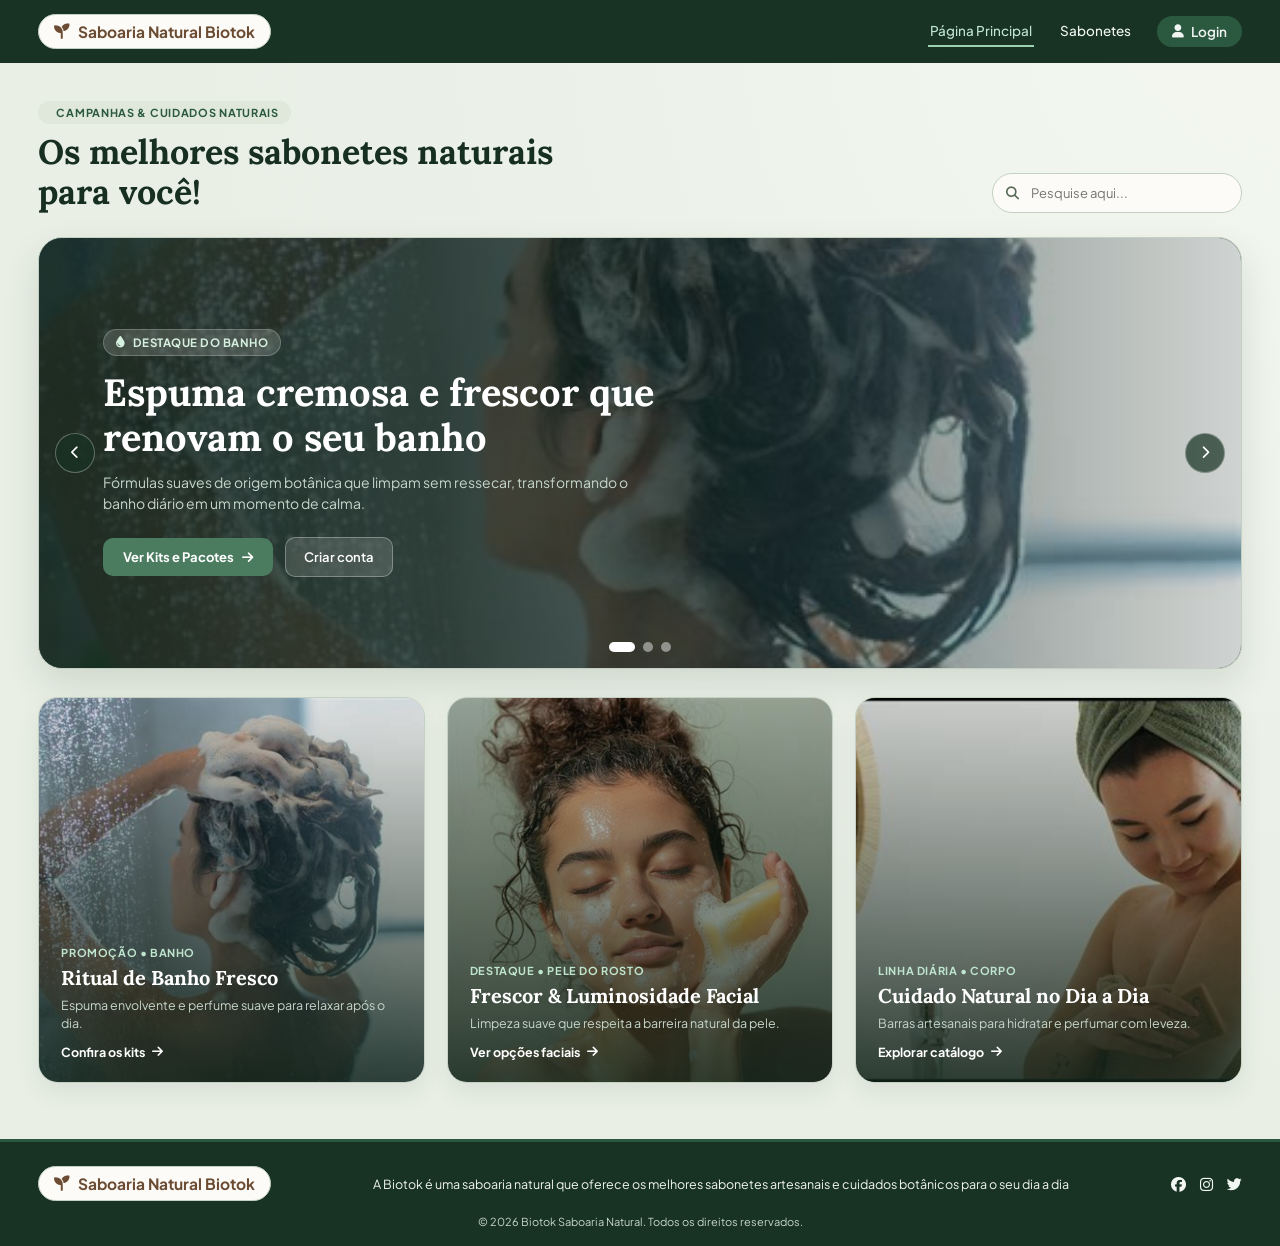
==== avaliacao-03-anaclara-l/index.html @ 33848c0b "Add files via upload" ====
<!DOCTYPE html>
<html lang="pt-BR">
<head>
  <meta charset="UTF-8" />
  <meta name="viewport" content="width=device-width, initial-scale=1.0" />
  <title>Saboaria Natural Biotok</title>
  <link rel="preconnect" href="https://fonts.googleapis.com" />
  <link rel="preconnect" href="https://fonts.gstatic.com" crossorigin />
  <link href="https://fonts.googleapis.com/css2?family=Lora:ital,wght@0,600;0,700;1,600&family=Plus+Jakarta+Sans:wght@400;500;600;700&display=swap" rel="stylesheet" />
  <link rel="stylesheet" href="https://cdnjs.cloudflare.com/ajax/libs/font-awesome/6.5.1/css/all.min.css" />
  <link rel="stylesheet" href="index.css" />
</head>
<body>
  <!-- Cabeçalho / Navegação -->
  <header class="navbar">
    <div class="container navbar-content">
      <a href="index.html" class="logo-box">
        <i class="fa-solid fa-seedling"></i>
        <span>Saboaria Natural Biotok</span>
      </a>
      <nav class="nav-links" aria-label="Navegação principal">
        <a href="index.html" class="active">Página Principal</a>
        <a href="produto.html">Sabonetes</a>
        <a href="login.html" class="login-link">
          <i class="fa-solid fa-user"></i> Login
        </a>
      </nav>
    </div>
  </header>

  <!-- Conteúdo Principal com Banners Promocionais -->
  <main class="main-section">
    <div class="container">
      <div class="section-header">
        <div>
          <span class="eyebrow"><i class="fa-solid fa-sparkles"></i> Campanhas &amp; Cuidados Naturais</span>
          <h1>Os melhores sabonetes naturais<br />para você!</h1>
        </div>
        <div class="search-box">
          <i class="fa-solid fa-magnifying-glass search-icon" aria-hidden="true"></i>
          <input id="promoSearch" type="text" placeholder="Pesquise aqui..." aria-label="Pesquisar campanhas e sabonetes" />
        </div>
      </div>

      <!-- Banner Principal em Destaque (Carrossel) -->
      <section class="hero-banner-carousel" aria-label="Banners promocionais em destaque">
        <div class="carousel-track" id="carouselTrack">
          <article class="promo-slide active" data-keywords="banho espuma relaxante frescor bath">
            <img src="img/bath.jpg" alt="Mulher tomando banho com abundante espuma natural sob a ducha" class="banner-img" />
            <div class="banner-overlay">
              <span class="promo-tag"><i class="fa-solid fa-droplet"></i> Destaque do Banho</span>
              <h2>Espuma cremosa e frescor que renovam o seu banho</h2>
              <p>Fórmulas suaves de origem botânica que limpam sem ressecar, transformando o banho diário em um momento de calma.</p>
              <div class="banner-actions">
                <a href="produto.html" class="btn-primary">Ver Kits e Pacotes <i class="fa-solid fa-arrow-right"></i></a>
                <a href="new.html" class="btn-secondary">Criar conta</a>
              </div>
            </div>
          </article>

          <article class="promo-slide" data-keywords="rosto facial limpeza suavidade luminosidade facecleaning">
            <img src="img/facecleaning.jpg" alt="Rosto iluminado com espuma suave de sabonete natural ao sol" class="banner-img" />
            <div class="banner-overlay">
              <span class="promo-tag"><i class="fa-solid fa-sun"></i> Cuidado Facial</span>
              <h2>Limpeza facial delicada com toque natural e luminoso</h2>
              <p>Ativos vegetais pensados para o cuidado diário do rosto, deixando a pele macia, equilibrada e radiante.</p>
              <div class="banner-actions">
                <a href="produto.html" class="btn-primary">Explorar Sabonetes <i class="fa-solid fa-arrow-right"></i></a>
                <a href="login.html" class="btn-secondary">Entrar</a>
              </div>
            </div>
          </article>

          <article class="promo-slide" data-keywords="corpo pele natural rotina diaria autocuidado useofnaturalsoap">
            <img src="img/useofnaturalsoap.jpg" alt="Pessoa aplicando sabonete natural em barra na pele durante a rotina de autocuidado" class="banner-img" />
            <div class="banner-overlay">
              <span class="promo-tag"><i class="fa-solid fa-leaf"></i> Rotina Botânica</span>
              <h2>Autocuidado real com sabonetes artesanais para o corpo todo</h2>
              <p>Escolha combinações feitas para nutrir e acolher a sua pele todos os dias com ingredientes naturais.</p>
              <div class="banner-actions">
                <a href="produto.html" class="btn-primary">Conhecer Linhas <i class="fa-solid fa-arrow-right"></i></a>
                <a href="new.html" class="btn-secondary">Cadastre-se</a>
              </div>
            </div>
          </article>
        </div>

        <button type="button" class="carousel-btn prev" id="prevBtn" aria-label="Banner anterior">
          <i class="fa-solid fa-chevron-left"></i>
        </button>
        <button type="button" class="carousel-btn next" id="nextBtn" aria-label="Próximo banner">
          <i class="fa-solid fa-chevron-right"></i>
        </button>

        <div class="carousel-dots" id="carouselDots" role="tablist" aria-label="Selecionar banner">
          <button type="button" class="dot active" data-index="0" aria-label="Banner 1"></button>
          <button type="button" class="dot" data-index="1" aria-label="Banner 2"></button>
          <button type="button" class="dot" data-index="2" aria-label="Banner 3"></button>
        </div>
      </section>

      <!-- Grade de Banners Promocionais (As 3 Imagens lado a lado) -->
      <section class="promo-grid-section" aria-label="Destaques em banner">
        <div class="promo-grid" id="promoGrid">
          <article class="promo-card-banner" data-keywords="banho espuma relaxante frescor">
            <img src="img/bath.jpg" alt="Banho relaxante com espuma natural" class="promo-card-img" />
            <div class="promo-card-content">
              <span class="mini-tag">Promoção • Banho</span>
              <h3>Ritual de Banho Fresco</h3>
              <p>Espuma envolvente e perfume suave para relaxar após o dia.</p>
              <a href="produto.html" class="banner-link">Confira os kits <i class="fa-solid fa-arrow-right"></i></a>
            </div>
          </article>

          <article class="promo-card-banner" data-keywords="rosto facial limpeza suavidade">
            <img src="img/facecleaning.jpg" alt="Limpeza facial com sabonete natural" class="promo-card-img" />
            <div class="promo-card-content">
              <span class="mini-tag">Destaque • Pele do Rosto</span>
              <h3>Frescor &amp; Luminosidade Facial</h3>
              <p>Limpeza suave que respeita a barreira natural da pele.</p>
              <a href="produto.html" class="banner-link">Ver opções faciais <i class="fa-solid fa-arrow-right"></i></a>
            </div>
          </article>

          <article class="promo-card-banner" data-keywords="corpo natural autocuidado rotina">
            <img src="img/useofnaturalsoap.jpg" alt="Uso diário de sabonete natural na pele" class="promo-card-img" />
            <div class="promo-card-content">
              <span class="mini-tag">Linha Diária • Corpo</span>
              <h3>Cuidado Natural no Dia a Dia</h3>
              <p>Barras artesanais para hidratar e perfumar com leveza.</p>
              <a href="produto.html" class="banner-link">Explorar catálogo <i class="fa-solid fa-arrow-right"></i></a>
            </div>
          </article>
        </div>
      </section>
    </div>
  </main>

  <!-- Rodapé -->
  <footer class="footer">
    <div class="container footer-top">
      <span class="logo-box">
        <i class="fa-solid fa-seedling"></i>
        <span>Saboaria Natural Biotok</span>
      </span>
      <p class="footer-desc">
        A Biotok é uma saboaria natural que oferece os melhores sabonetes artesanais e cuidados botânicos para o seu dia a dia
      </p>
      <div class="social-icons">
        <a href="#" aria-label="Facebook"><i class="fa-brands fa-facebook"></i></a>
        <a href="#" aria-label="Instagram"><i class="fa-brands fa-instagram"></i></a>
        <a href="#" aria-label="Twitter"><i class="fa-brands fa-twitter"></i></a>
      </div>
    </div>
    <p class="copyright">© 2026 Biotok Saboaria Natural. Todos os direitos reservados.</p>
  </footer>
</body>
</html>
---- avaliacao-03-anaclara-l/index.css ----
* {
  margin: 0;
  padding: 0;
  box-sizing: border-box;
  font-family: "Plus Jakarta Sans", "Segoe UI", Arial, sans-serif;
}

:root {
  --verde-escuro: #183224;
  --verde-medio: #2b5940;
  --verde-claro: #4b7c60;
  --fundo-natural: #e9efe5;
  --fundo-cartao: #fcfbf7;
  --fundo-suave: #dfe8da;
  --borda-suave: #c4d1c2;
  --fonte-principal: #213629;
  --fonte-titulo: #162f21;
  --fonte-secundaria: #586956;
  --fonte-terra: #6b4b32;
  --fonte-clara: #f1f6f2;
  --fonte-suave-clara: #c6d6cb;
}

body {
  background: radial-gradient(circle at top right, #f3f7f0 0%, var(--fundo-natural) 60%);
  color: var(--fonte-principal);
  min-height: 100vh;
  display: grid;
  grid-template-rows: auto 1fr auto;
}

.container {
  width: 94%;
  max-width: 1360px;
  margin: 0 auto;
}

/* Cabeçalho / Navegação */
.navbar {
  background-color: var(--verde-escuro);
  padding: 14px 0;
  position: sticky;
  top: 0;
  z-index: 20;
}

.navbar-content {
  display: flex;
  justify-content: space-between;
  align-items: center;
  gap: 16px;
}

.logo-box {
  display: inline-flex;
  align-items: center;
  gap: 8px;
  background-color: var(--fundo-cartao);
  color: var(--fonte-terra);
  font-family: "Lora", Georgia, serif;
  font-weight: 700;
  font-size: 15.5px;
  padding: 7px 15px;
  border-radius: 999px;
  text-decoration: none;
  border: 1px solid var(--borda-suave);
}

.nav-links {
  display: flex;
  align-items: center;
  gap: 24px;
}

.nav-links a {
  color: var(--fonte-clara);
  text-decoration: none;
  font-size: 13.5px;
  font-weight: 500;
  padding: 6px 2px;
  border-bottom: 2px solid transparent;
  transition: color 0.2s ease, border-color 0.2s ease;
}

.nav-links a:hover,
.nav-links a.active {
  color: #bfe5ce;
  border-bottom-color: #9dd1b1;
}

.login-link {
  display: inline-flex;
  align-items: center;
  gap: 7px;
  background-color: var(--verde-medio);
  color: var(--fonte-clara) !important;
  padding: 7px 15px !important;
  border-radius: 999px;
  border-bottom: none !important;
  font-weight: 600 !important;
}

.login-link:hover {
  background-color: var(--verde-claro);
  color: #ffffff !important;
}

/* Seção Principal */
.main-section {
  padding: 32px 0 56px;
}

.section-header {
  display: flex;
  justify-content: space-between;
  align-items: flex-end;
  gap: 20px;
  margin-bottom: 24px;
  flex-wrap: wrap;
}

.eyebrow {
  display: inline-flex;
  align-items: center;
  gap: 6px;
  font-size: 11px;
  font-weight: 700;
  text-transform: uppercase;
  letter-spacing: 0.7px;
  color: var(--verde-medio);
  background-color: var(--fundo-suave);
  padding: 5px 12px;
  border-radius: 999px;
  margin-bottom: 8px;
}

.section-header h1 {
  font-family: "Lora", Georgia, serif;
  font-size: clamp(26px, 3vw, 34px);
  line-height: 1.2;
  font-weight: 700;
  color: var(--fonte-titulo);
}

.search-box {
  position: relative;
  min-width: 250px;
}

.search-icon {
  position: absolute;
  left: 14px;
  top: 50%;
  transform: translateY(-50%);
  color: var(--fonte-secundaria);
  font-size: 13px;
}

.search-box input {
  width: 100%;
  padding: 11px 16px 11px 38px;
  border: 1px solid var(--borda-suave);
  border-radius: 999px;
  background-color: var(--fundo-cartao);
  font-size: 13px;
  color: var(--fonte-principal);
  outline: none;
  transition: border-color 0.2s ease, box-shadow 0.2s ease;
}

.search-box input:focus {
  background-color: #ffffff;
  border-color: var(--verde-medio);
  box-shadow: 0 0 0 4px rgba(43, 89, 64, 0.12);
}

/* Banner Principal em Carrossel */
.hero-banner-carousel {
  position: relative;
  border-radius: 24px;
  overflow: hidden;
  border: 1px solid var(--borda-suave);
  box-shadow: 0 16px 36px rgba(24, 50, 36, 0.12);
  margin-bottom: 28px;
  background-color: var(--verde-escuro);
}

.promo-slide {
  display: none;
  position: relative;
  min-height: 430px;
}

.promo-slide.active {
  display: block;
}

.banner-img {
  width: 100%;
  height: 430px;
  object-fit: cover;
  object-position: center;
  display: block;
}

.banner-overlay {
  position: absolute;
  inset: 0;
  background: linear-gradient(
    90deg,
    rgba(16, 35, 25, 0.88) 0%,
    rgba(16, 35, 25, 0.62) 52%,
    rgba(16, 35, 25, 0.2) 100%
  );
  display: flex;
  flex-direction: column;
  justify-content: center;
  padding: 36px 64px;
  max-width: 100%;
}

.promo-tag {
  display: inline-flex;
  align-items: center;
  gap: 7px;
  width: fit-content;
  background-color: rgba(252, 251, 247, 0.16);
  color: #d6f0e0;
  border: 1px solid rgba(255, 255, 255, 0.22);
  font-size: 11.5px;
  font-weight: 700;
  letter-spacing: 0.5px;
  text-transform: uppercase;
  padding: 5px 12px;
  border-radius: 999px;
  margin-bottom: 14px;
}

.banner-overlay h2 {
  font-family: "Lora", Georgia, serif;
  font-size: clamp(24px, 3.2vw, 38px);
  line-height: 1.18;
  color: #ffffff;
  max-width: 620px;
  margin-bottom: 12px;
}

.banner-overlay p {
  font-size: 14px;
  line-height: 1.55;
  color: var(--fonte-suave-clara);
  max-width: 540px;
  margin-bottom: 22px;
}

.banner-actions {
  display: flex;
  align-items: center;
  gap: 12px;
  flex-wrap: wrap;
}

.btn-primary {
  display: inline-flex;
  align-items: center;
  gap: 8px;
  background-color: var(--verde-claro);
  color: #ffffff;
  text-decoration: none;
  font-size: 13px;
  font-weight: 700;
  padding: 11px 20px;
  border-radius: 10px;
  transition: background-color 0.2s ease, transform 0.2s ease;
}

.btn-primary:hover {
  background-color: var(--verde-medio);
  transform: translateY(-1px);
}

.btn-secondary {
  display: inline-flex;
  align-items: center;
  gap: 8px;
  background-color: rgba(252, 251, 247, 0.14);
  color: #ffffff;
  border: 1px solid rgba(255, 255, 255, 0.3);
  text-decoration: none;
  font-size: 13px;
  font-weight: 600;
  padding: 11px 18px;
  border-radius: 10px;
  transition: background-color 0.2s ease;
}

.btn-secondary:hover {
  background-color: rgba(252, 251, 247, 0.24);
}

.carousel-btn {
  position: absolute;
  top: 50%;
  transform: translateY(-50%);
  width: 40px;
  height: 40px;
  border-radius: 50%;
  border: 1px solid rgba(255, 255, 255, 0.3);
  background-color: rgba(24, 50, 36, 0.72);
  color: #ffffff;
  cursor: pointer;
  display: grid;
  place-items: center;
  transition: background-color 0.2s ease;
  z-index: 3;
}

.carousel-btn:hover {
  background-color: var(--verde-medio);
}

.carousel-btn.prev {
  left: 16px;
}

.carousel-btn.next {
  right: 16px;
}

.carousel-dots {
  position: absolute;
  bottom: 16px;
  left: 50%;
  transform: translateX(-50%);
  display: flex;
  gap: 8px;
  z-index: 3;
}

.carousel-dots .dot {
  width: 10px;
  height: 10px;
  border-radius: 999px;
  border: none;
  background-color: rgba(255, 255, 255, 0.45);
  cursor: pointer;
  transition: width 0.25s ease, background-color 0.25s ease;
}

.carousel-dots .dot.active {
  width: 26px;
  background-color: #ffffff;
}

/* Grade de Banners Promocionais (3 Imagens) */
.promo-grid {
  display: grid;
  grid-template-columns: repeat(3, minmax(0, 1fr));
  gap: 22px;
}

.promo-card-banner {
  position: relative;
  border-radius: 20px;
  overflow: hidden;
  min-height: 270px;
  border: 1px solid var(--borda-suave);
  box-shadow: 0 10px 24px rgba(24, 50, 36, 0.08);
}

.promo-card-img {
  width: 100%;
  height: 100%;
  min-height: 270px;
  object-fit: cover;
  display: block;
  transition: transform 0.35s ease;
}

.promo-card-banner:hover .promo-card-img {
  transform: scale(1.04);
}

.promo-card-content {
  position: absolute;
  inset: 0;
  background: linear-gradient(
    180deg,
    rgba(16, 35, 25, 0.12) 0%,
    rgba(16, 35, 25, 0.86) 100%
  );
  color: #ffffff;
  padding: 22px;
  display: flex;
  flex-direction: column;
  justify-content: flex-end;
}

.mini-tag {
  font-size: 11px;
  font-weight: 700;
  text-transform: uppercase;
  letter-spacing: 0.6px;
  color: #bfe5ce;
  margin-bottom: 6px;
}

.promo-card-content h3 {
  font-family: "Lora", Georgia, serif;
  font-size: 20px;
  line-height: 1.25;
  margin-bottom: 6px;
}

.promo-card-content p {
  font-size: 12.5px;
  line-height: 1.45;
  color: var(--fonte-suave-clara);
  margin-bottom: 12px;
}

.banner-link {
  display: inline-flex;
  align-items: center;
  gap: 7px;
  color: #ffffff;
  font-size: 12.5px;
  font-weight: 700;
  text-decoration: none;
}

.banner-link:hover {
  color: #bfe5ce;
}

/* Rodapé */
.footer {
  width: 100%;
  background-color: var(--verde-escuro);
  color: var(--fonte-clara);
  padding: 24px 0 18px;
  border-top: 3px solid var(--verde-medio);
}

.footer-top {
  display: flex;
  justify-content: space-between;
  align-items: center;
  gap: 16px;
  flex-wrap: wrap;
  margin-bottom: 14px;
}

.footer-desc {
  font-size: 12.5px;
  text-align: center;
  flex: 1;
  color: var(--fonte-clara);
}

.social-icons {
  display: flex;
  gap: 14px;
}

.social-icons a {
  color: var(--fonte-clara);
  font-size: 15px;
  text-decoration: none;
  transition: color 0.2s ease;
}

.social-icons a:hover {
  color: #bfe5ce;
}

.copyright {
  text-align: center;
  font-size: 11px;
  color: var(--fonte-suave-clara);
}

/* Responsividade */
@media (max-width: 960px) {
  .promo-grid {
    grid-template-columns: minmax(0, 1fr);
  }
}

@media (max-width: 720px) {
  .banner-overlay {
    padding: 28px 48px;
  }
  .promo-slide,
  .banner-img {
    min-height: 360px;
    height: 360px;
  }
  .search-box {
    width: 100%;
  }
  .nav-links {
    gap: 12px;
    flex-wrap: wrap;
  }
  .footer-top {
    flex-direction: column;
    text-align: center;
  }
}
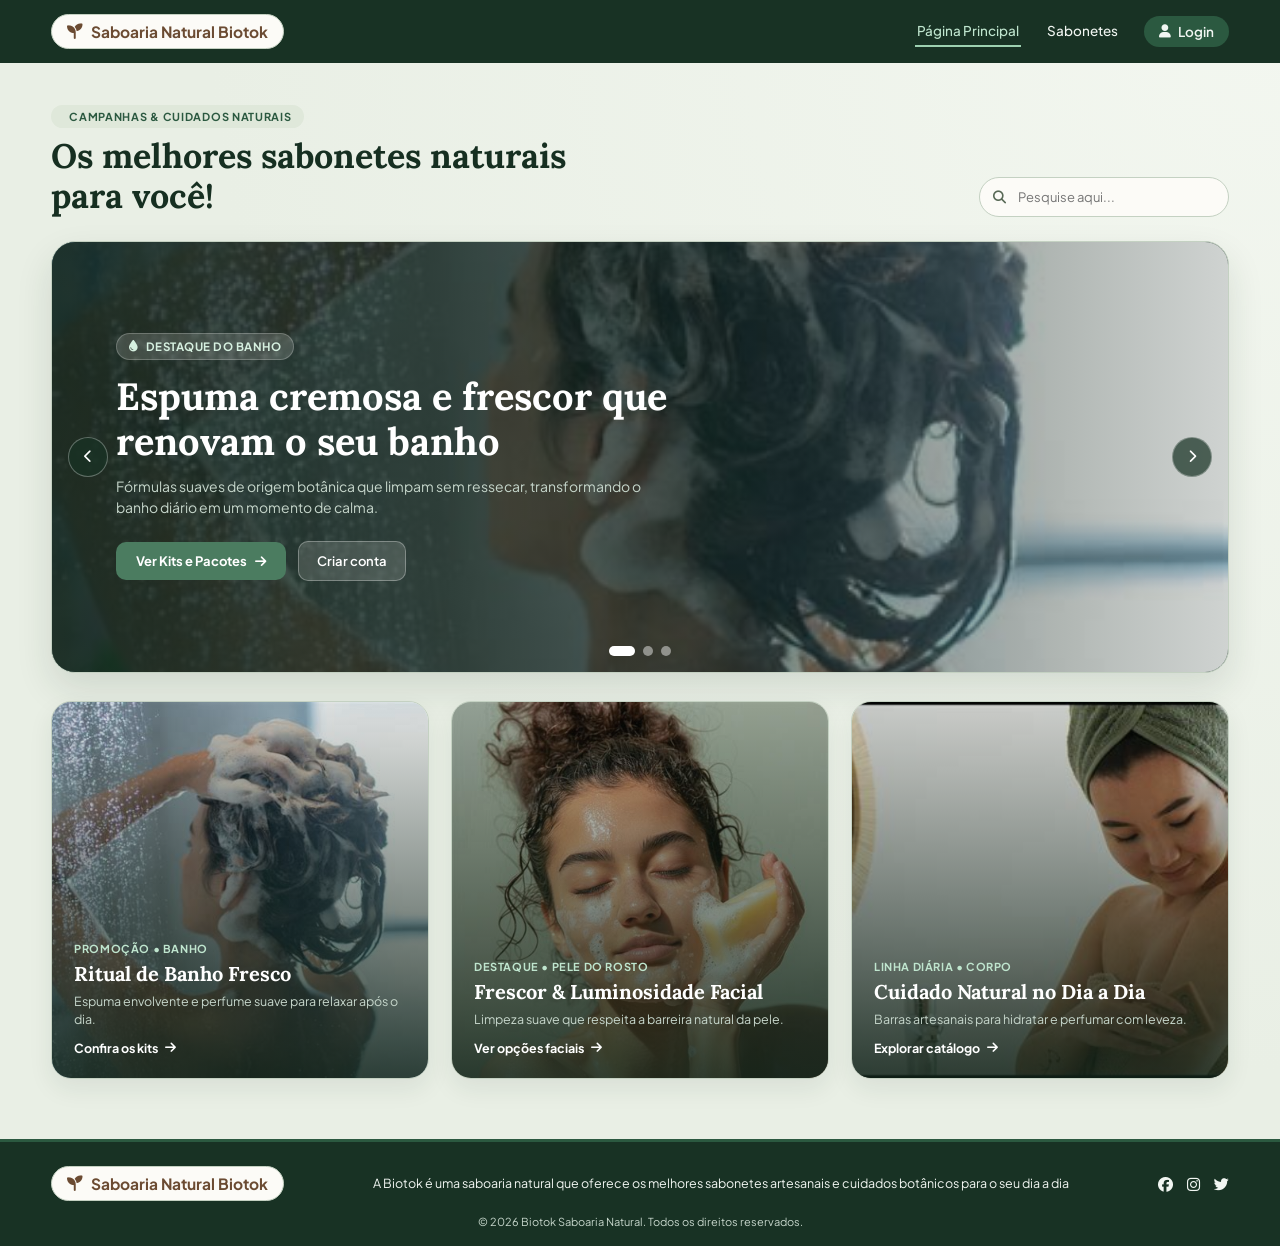
==== commit b3582441: "Add files via upload" ====
--- a/avaliacao-03-anaclara-l/index.html
+++ b/avaliacao-03-anaclara-l/index.html
@@ -8,7 +8,7 @@
   <link rel="preconnect" href="https://fonts.gstatic.com" crossorigin />
   <link href="https://fonts.googleapis.com/css2?family=Lora:ital,wght@0,600;0,700;1,600&family=Plus+Jakarta+Sans:wght@400;500;600;700&display=swap" rel="stylesheet" />
   <link rel="stylesheet" href="https://cdnjs.cloudflare.com/ajax/libs/font-awesome/6.5.1/css/all.min.css" />
-  <link rel="stylesheet" href="index.css" />
+  <link rel="stylesheet" href="style.css" />
 </head>
 <body>
   <!-- Cabeçalho / Navegação -->
--- a/avaliacao-03-anaclara-l/style.css
+++ b/avaliacao-03-anaclara-l/style.css
@@ -0,0 +1,952 @@
+
+* {
+  margin: 0;
+  padding: 0;
+  box-sizing: border-box;
+  font-family: "Plus Jakarta Sans", "Segoe UI", Arial, sans-serif;
+}
+
+:root {
+  --verde-escuro: #183224;
+  --verde-medio: #2b5940;
+  --verde-claro: #4b7c60;
+  --fundo-natural: #e9efe5;
+  --fundo-cartao: #fcfbf7;
+  --fundo-suave: #dfe8da;
+  --borda-suave: #c4d1c2;
+  --fonte-principal: #213629;
+  --fonte-titulo: #162f21;
+  --fonte-secundaria: #586956;
+  --fonte-terra: #6b4b32;
+  --fonte-clara: #f1f6f2;
+  --fonte-suave-clara: #c6d6cb;
+}
+
+body {
+  background: radial-gradient(circle at top right, #f3f7f0 0%, var(--fundo-natural) 60%);
+  color: var(--fonte-principal);
+  min-height: 100vh;
+  display: flex;
+  flex-direction: column;
+}
+
+.container {
+  width: 92%;
+  max-width: 1280px;
+  margin: 0 auto;
+}
+
+/* =========================================================
+   CABEÇALHO / NAVEGAÇÃO
+   ========================================================= */
+.navbar {
+  background-color: var(--verde-escuro);
+  padding: 14px 0;
+  position: sticky;
+  top: 0;
+  z-index: 20;
+}
+
+.navbar-content {
+  display: flex;
+  justify-content: space-between;
+  align-items: center;
+  gap: 16px;
+}
+
+.logo-box {
+  display: inline-flex;
+  align-items: center;
+  gap: 8px;
+  background-color: var(--fundo-cartao);
+  color: var(--fonte-terra);
+  font-family: "Lora", Georgia, serif;
+  font-weight: 700;
+  font-size: 15.5px;
+  padding: 7px 15px;
+  border-radius: 999px;
+  text-decoration: none;
+  border: 1px solid var(--borda-suave);
+}
+
+.nav-links {
+  display: flex;
+  align-items: center;
+  gap: 24px;
+}
+
+.nav-links a {
+  color: var(--fonte-clara);
+  text-decoration: none;
+  font-size: 13.5px;
+  font-weight: 500;
+  padding: 6px 2px;
+  border-bottom: 2px solid transparent;
+  transition: color 0.2s ease, border-color 0.2s ease;
+}
+
+.nav-links a:hover,
+.nav-links a.active {
+  color: #bfe5ce;
+  border-bottom-color: #9dd1b1;
+}
+
+.login-link {
+  display: inline-flex;
+  align-items: center;
+  gap: 7px;
+  background-color: var(--verde-medio);
+  color: var(--fonte-clara) !important;
+  padding: 7px 15px !important;
+  border-radius: 999px;
+  border-bottom: none !important;
+  font-weight: 600 !important;
+}
+
+.login-link:hover {
+  background-color: var(--verde-claro);
+  color: #ffffff !important;
+}
+
+/* =========================================================
+   ESTRUTURA GERAL E COMPONENTES COMPARTILHADOS
+   ========================================================= */
+.main-section {
+  flex: 1 0 auto;
+  padding: 36px 0 60px;
+}
+
+.eyebrow {
+  display: inline-flex;
+  align-items: center;
+  gap: 6px;
+  width: fit-content;
+  font-size: 11px;
+  font-weight: 700;
+  text-transform: uppercase;
+  letter-spacing: 0.7px;
+  color: var(--verde-medio);
+  background-color: var(--fundo-suave);
+  padding: 5px 12px;
+  border-radius: 999px;
+  margin-bottom: 8px;
+}
+
+/* Botões */
+.btn-primary {
+  display: inline-flex;
+  align-items: center;
+  gap: 8px;
+  background-color: var(--verde-claro);
+  color: #ffffff;
+  text-decoration: none;
+  font-size: 13px;
+  font-weight: 700;
+  padding: 11px 20px;
+  border-radius: 10px;
+  transition: background-color 0.2s ease, transform 0.2s ease;
+}
+
+.btn-primary:hover {
+  background-color: var(--verde-medio);
+  transform: translateY(-1px);
+}
+
+.btn-secondary {
+  display: inline-flex;
+  align-items: center;
+  gap: 8px;
+  background-color: rgba(252, 251, 247, 0.14);
+  color: #ffffff;
+  border: 1px solid rgba(255, 255, 255, 0.3);
+  text-decoration: none;
+  font-size: 13px;
+  font-weight: 600;
+  padding: 11px 18px;
+  border-radius: 10px;
+  transition: background-color 0.2s ease;
+}
+
+.btn-secondary:hover {
+  background-color: rgba(252, 251, 247, 0.24);
+}
+
+.btn-entrar,
+.btn-criar-conta {
+  width: 100%;
+  padding: 11px 16px;
+  border-radius: 10px;
+  font-size: 13px;
+  font-weight: 700;
+  cursor: pointer;
+  display: inline-flex;
+  justify-content: center;
+  align-items: center;
+  gap: 8px;
+  text-decoration: none;
+  transition: background-color 0.2s ease;
+}
+
+.btn-entrar,
+button.btn-criar-conta {
+  margin-top: 6px;
+  background-color: var(--verde-medio);
+  color: var(--fonte-clara);
+  border: none;
+}
+
+.btn-entrar:hover,
+button.btn-criar-conta:hover {
+  background-color: var(--verde-escuro);
+}
+
+a.btn-criar-conta {
+  background-color: var(--fundo-suave);
+  color: var(--fonte-terra);
+  border: 1px solid var(--borda-suave);
+}
+
+a.btn-criar-conta:hover {
+  background-color: #d2dfd0;
+}
+
+/* =========================================================
+   PÁGINA PRINCIPAL (index.html)
+   ========================================================= */
+.section-header {
+  display: flex;
+  justify-content: space-between;
+  align-items: flex-end;
+  gap: 20px;
+  margin-bottom: 24px;
+  flex-wrap: wrap;
+}
+
+.section-header h1 {
+  font-family: "Lora", Georgia, serif;
+  font-size: clamp(26px, 3vw, 34px);
+  line-height: 1.2;
+  font-weight: 700;
+  color: var(--fonte-titulo);
+}
+
+.search-box {
+  position: relative;
+  min-width: 250px;
+}
+
+.search-icon {
+  position: absolute;
+  left: 14px;
+  top: 50%;
+  transform: translateY(-50%);
+  color: var(--fonte-secundaria);
+  font-size: 13px;
+}
+
+.search-box input {
+  width: 100%;
+  padding: 11px 16px 11px 38px;
+  border: 1px solid var(--borda-suave);
+  border-radius: 999px;
+  background-color: var(--fundo-cartao);
+  font-size: 13px;
+  color: var(--fonte-principal);
+  outline: none;
+  transition: border-color 0.2s ease, box-shadow 0.2s ease;
+}
+
+.search-box input:focus {
+  background-color: #ffffff;
+  border-color: var(--verde-medio);
+  box-shadow: 0 0 0 4px rgba(43, 89, 64, 0.12);
+}
+
+/* Banner Carrossel */
+.hero-banner-carousel {
+  position: relative;
+  border-radius: 24px;
+  overflow: hidden;
+  border: 1px solid var(--borda-suave);
+  box-shadow: 0 16px 36px rgba(24, 50, 36, 0.12);
+  margin-bottom: 28px;
+  background-color: var(--verde-escuro);
+}
+
+.promo-slide {
+  display: none;
+  position: relative;
+  min-height: 430px;
+}
+
+.promo-slide.active {
+  display: block;
+}
+
+.banner-img {
+  width: 100%;
+  height: 430px;
+  object-fit: cover;
+  object-position: center;
+  display: block;
+}
+
+.banner-overlay {
+  position: absolute;
+  inset: 0;
+  background: linear-gradient(
+    90deg,
+    rgba(16, 35, 25, 0.88) 0%,
+    rgba(16, 35, 25, 0.62) 52%,
+    rgba(16, 35, 25, 0.2) 100%
+  );
+  display: flex;
+  flex-direction: column;
+  justify-content: center;
+  padding: 36px 64px;
+  max-width: 100%;
+}
+
+.promo-tag {
+  display: inline-flex;
+  align-items: center;
+  gap: 7px;
+  width: fit-content;
+  background-color: rgba(252, 251, 247, 0.16);
+  color: #d6f0e0;
+  border: 1px solid rgba(255, 255, 255, 0.22);
+  font-size: 11.5px;
+  font-weight: 700;
+  letter-spacing: 0.5px;
+  text-transform: uppercase;
+  padding: 5px 12px;
+  border-radius: 999px;
+  margin-bottom: 14px;
+}
+
+.banner-overlay h2 {
+  font-family: "Lora", Georgia, serif;
+  font-size: clamp(24px, 3.2vw, 38px);
+  line-height: 1.18;
+  color: #ffffff;
+  max-width: 620px;
+  margin-bottom: 12px;
+}
+
+.banner-overlay p {
+  font-size: 14px;
+  line-height: 1.55;
+  color: var(--fonte-suave-clara);
+  max-width: 540px;
+  margin-bottom: 22px;
+}
+
+.banner-actions {
+  display: flex;
+  align-items: center;
+  gap: 12px;
+  flex-wrap: wrap;
+}
+
+.carousel-btn {
+  position: absolute;
+  top: 50%;
+  transform: translateY(-50%);
+  width: 40px;
+  height: 40px;
+  border-radius: 50%;
+  border: 1px solid rgba(255, 255, 255, 0.3);
+  background-color: rgba(24, 50, 36, 0.72);
+  color: #ffffff;
+  cursor: pointer;
+  display: grid;
+  place-items: center;
+  transition: background-color 0.2s ease;
+  z-index: 3;
+}
+
+.carousel-btn:hover {
+  background-color: var(--verde-medio);
+}
+
+.carousel-btn.prev {
+  left: 16px;
+}
+
+.carousel-btn.next {
+  right: 16px;
+}
+
+.carousel-dots {
+  position: absolute;
+  bottom: 16px;
+  left: 50%;
+  transform: translateX(-50%);
+  display: flex;
+  gap: 8px;
+  z-index: 3;
+}
+
+.carousel-dots .dot {
+  width: 10px;
+  height: 10px;
+  border-radius: 999px;
+  border: none;
+  background-color: rgba(255, 255, 255, 0.45);
+  cursor: pointer;
+  transition: width 0.25s ease, background-color 0.25s ease;
+}
+
+.carousel-dots .dot.active {
+  width: 26px;
+  background-color: #ffffff;
+}
+
+/* Grade de Banners Promocionais */
+.promo-grid {
+  display: grid;
+  grid-template-columns: repeat(3, minmax(0, 1fr));
+  gap: 22px;
+}
+
+.promo-card-banner {
+  position: relative;
+  border-radius: 20px;
+  overflow: hidden;
+  min-height: 270px;
+  border: 1px solid var(--borda-suave);
+  box-shadow: 0 10px 24px rgba(24, 50, 36, 0.08);
+}
+
+.promo-card-img {
+  width: 100%;
+  height: 100%;
+  min-height: 270px;
+  object-fit: cover;
+  display: block;
+  transition: transform 0.35s ease;
+}
+
+.promo-card-banner:hover .promo-card-img {
+  transform: scale(1.04);
+}
+
+.promo-card-content {
+  position: absolute;
+  inset: 0;
+  background: linear-gradient(
+    180deg,
+    rgba(16, 35, 25, 0.12) 0%,
+    rgba(16, 35, 25, 0.86) 100%
+  );
+  color: #ffffff;
+  padding: 22px;
+  display: flex;
+  flex-direction: column;
+  justify-content: flex-end;
+}
+
+.mini-tag {
+  font-size: 11px;
+  font-weight: 700;
+  text-transform: uppercase;
+  letter-spacing: 0.6px;
+  color: #bfe5ce;
+  margin-bottom: 6px;
+}
+
+.promo-card-content h3 {
+  font-family: "Lora", Georgia, serif;
+  font-size: 20px;
+  line-height: 1.25;
+  margin-bottom: 6px;
+}
+
+.promo-card-content p {
+  font-size: 12.5px;
+  line-height: 1.45;
+  color: var(--fonte-suave-clara);
+  margin-bottom: 12px;
+}
+
+.banner-link {
+  display: inline-flex;
+  align-items: center;
+  gap: 7px;
+  color: #ffffff;
+  font-size: 12.5px;
+  font-weight: 700;
+  text-decoration: none;
+}
+
+.banner-link:hover {
+  color: #bfe5ce;
+}
+
+/* =========================================================
+   PÁGINA DE PRODUTOS (produto.html)
+   ========================================================= */
+.page-header {
+  text-align: center;
+  margin-bottom: 28px;
+}
+
+.page-title {
+  font-family: "Lora", Georgia, serif;
+  font-size: 28px;
+  font-weight: 700;
+  color: var(--fonte-titulo);
+}
+
+.kits-stack {
+  display: flex;
+  flex-direction: column;
+  gap: 14px;
+}
+
+.kit-row {
+  background-color: var(--fundo-cartao);
+  border: 1px solid var(--borda-suave);
+  border-radius: 16px;
+  padding: 14px 20px;
+  display: grid;
+  grid-template-columns: 42px 84px 1fr auto;
+  align-items: center;
+  gap: 18px;
+  box-shadow: 0 4px 14px rgba(24, 50, 36, 0.05);
+  transition: transform 0.2s ease, box-shadow 0.2s ease;
+}
+
+.kit-row:hover {
+  transform: translateY(-2px);
+  box-shadow: 0 10px 22px rgba(24, 50, 36, 0.1);
+}
+
+.kit-row.destaque-row {
+  background-color: var(--verde-medio);
+  border-color: var(--verde-escuro);
+  color: var(--fonte-clara);
+}
+
+.kit-index {
+  font-weight: 700;
+  font-size: 13px;
+  color: var(--fonte-secundaria);
+}
+
+.kit-row.destaque-row .kit-index,
+.kit-row.destaque-row .kit-line,
+.kit-row.destaque-row .kit-dates,
+.kit-row.destaque-row .kit-price {
+  color: var(--fonte-clara);
+}
+
+.kit-thumb {
+  width: 84px;
+  height: 62px;
+  object-fit: cover;
+  border-radius: 10px;
+  border: 1px solid var(--borda-suave);
+  display: block;
+}
+
+.kit-line {
+  display: inline-block;
+  font-size: 11px;
+  font-weight: 700;
+  text-transform: uppercase;
+  letter-spacing: 0.6px;
+  color: var(--fonte-terra);
+  margin-bottom: 3px;
+}
+
+.kit-name {
+  font-family: "Lora", Georgia, serif;
+  font-size: 17px;
+  font-weight: 700;
+  margin-bottom: 4px;
+}
+
+.kit-dates {
+  font-size: 12px;
+  color: var(--fonte-secundaria);
+}
+
+.kit-action {
+  display: flex;
+  align-items: center;
+  gap: 16px;
+}
+
+.kit-price {
+  font-size: 16px;
+  font-weight: 700;
+  color: var(--fonte-terra);
+  white-space: nowrap;
+}
+
+.btn-saiba-mais {
+  display: inline-flex;
+  align-items: center;
+  gap: 6px;
+  background-color: var(--verde-escuro);
+  color: var(--fonte-clara);
+  text-decoration: none;
+  font-size: 12.5px;
+  font-weight: 600;
+  padding: 9px 16px;
+  border-radius: 10px;
+  white-space: nowrap;
+  transition: background-color 0.2s ease;
+}
+
+.btn-saiba-mais:hover {
+  background-color: var(--verde-claro);
+}
+
+.kit-row.destaque-row .btn-saiba-mais {
+  background-color: var(--fundo-cartao);
+  color: var(--fonte-terra);
+}
+
+.kit-row.destaque-row .btn-saiba-mais:hover {
+  background-color: var(--fundo-suave);
+}
+
+/* =========================================================
+   LOGIN E CADASTRO (login.html & new.html)
+   ========================================================= */
+.login-wrapper,
+.signup-wrapper {
+  display: flex;
+  justify-content: center;
+  align-items: center;
+  min-height: 100%;
+}
+
+.auth-card {
+  width: 100%;
+  max-width: 820px;
+  background-color: var(--fundo-cartao);
+  border: 1px solid var(--borda-suave);
+  border-radius: 22px;
+  overflow: hidden;
+  display: grid;
+  grid-template-columns: 0.92fr 1.08fr;
+  box-shadow: 0 14px 32px rgba(24, 50, 36, 0.08);
+}
+
+.auth-aside {
+  background-color: var(--verde-escuro);
+  color: var(--fonte-clara);
+  padding: 36px 30px;
+  display: flex;
+  flex-direction: column;
+  justify-content: center;
+}
+
+.auth-aside .eyebrow {
+  color: #bfe5ce;
+  background-color: rgba(255, 255, 255, 0.08);
+  margin-bottom: 14px;
+}
+
+.auth-aside h2 {
+  font-family: "Lora", Georgia, serif;
+  font-size: 23px;
+  line-height: 1.3;
+  margin-bottom: 12px;
+}
+
+.auth-aside p {
+  font-size: 13px;
+  line-height: 1.6;
+  color: var(--fonte-suave-clara);
+}
+
+.login-box {
+  padding: 36px 34px;
+}
+
+.login-box h1 {
+  font-family: "Lora", Georgia, serif;
+  font-size: 26px;
+  color: var(--fonte-titulo);
+  margin-bottom: 22px;
+}
+
+.signup-box {
+  width: 100%;
+  max-width: 660px;
+  background-color: var(--fundo-cartao);
+  border: 1px solid var(--borda-suave);
+  border-radius: 22px;
+  padding: 34px;
+  box-shadow: 0 14px 32px rgba(24, 50, 36, 0.08);
+}
+
+.signup-header {
+  text-align: center;
+  margin-bottom: 26px;
+}
+
+.signup-box h1 {
+  font-family: "Lora", Georgia, serif;
+  font-size: 26px;
+  font-weight: 700;
+  color: var(--fonte-titulo);
+  display: inline-flex;
+  align-items: center;
+  gap: 9px;
+}
+
+.login-form,
+.signup-form {
+  display: flex;
+  flex-direction: column;
+  gap: 16px;
+}
+
+.signup-form {
+  gap: 18px;
+}
+
+.form-grid-2 {
+  display: grid;
+  grid-template-columns: repeat(2, minmax(0, 1fr));
+  gap: 16px;
+}
+
+.input-group {
+  display: flex;
+  flex-direction: column;
+  gap: 6px;
+}
+
+.input-group label,
+.block-label {
+  font-size: 12px;
+  font-weight: 600;
+  color: var(--fonte-secundaria);
+}
+
+.input-group input,
+.select-field {
+  width: 100%;
+  padding: 11px 14px;
+  background-color: var(--fundo-natural);
+  border: 1px solid var(--borda-suave);
+  border-radius: 10px;
+  font-size: 13px;
+  color: var(--fonte-principal);
+  outline: none;
+  transition: border-color 0.2s ease, background-color 0.2s ease;
+}
+
+.input-group input:focus,
+.select-field:focus {
+  background-color: #ffffff;
+  border-color: var(--verde-medio);
+}
+
+.field-block {
+  display: flex;
+  flex-direction: column;
+  gap: 8px;
+}
+
+.radio-group {
+  display: flex;
+  flex-wrap: wrap;
+  gap: 10px;
+}
+
+.radio-item {
+  display: inline-flex;
+  align-items: center;
+  gap: 8px;
+  padding: 8px 14px;
+  border-radius: 999px;
+  background-color: var(--fundo-natural);
+  border: 1px solid var(--borda-suave);
+  font-size: 12.5px;
+  cursor: pointer;
+}
+
+.radio-item input[type="radio"] {
+  accent-color: var(--verde-medio);
+  cursor: pointer;
+}
+
+.avatar-upload {
+  display: flex;
+  align-items: center;
+  gap: 14px;
+  padding: 12px 14px;
+  border-radius: 14px;
+  background-color: var(--fundo-natural);
+  border: 1px dashed var(--borda-suave);
+}
+
+.avatar-preview {
+  width: 56px;
+  height: 56px;
+  border-radius: 50%;
+  background-color: var(--fundo-cartao);
+  border: 2px solid var(--verde-medio);
+  color: var(--verde-escuro);
+  display: flex;
+  justify-content: center;
+  align-items: center;
+  font-size: 22px;
+  overflow: hidden;
+  flex-shrink: 0;
+}
+
+.avatar-preview img {
+  width: 100%;
+  height: 100%;
+  object-fit: cover;
+}
+
+.file-control {
+  display: flex;
+  align-items: center;
+  gap: 10px;
+  flex-wrap: wrap;
+}
+
+.btn-file {
+  display: inline-flex;
+  align-items: center;
+  gap: 6px;
+  background-color: var(--fundo-cartao);
+  color: var(--fonte-terra);
+  border: 1px solid var(--borda-suave);
+  border-radius: 8px;
+  padding: 7px 12px;
+  font-size: 12px;
+  font-weight: 600;
+  cursor: pointer;
+  transition: background-color 0.2s ease;
+}
+
+.btn-file:hover {
+  background-color: var(--fundo-suave);
+}
+
+.file-name {
+  font-size: 12px;
+  color: var(--fonte-secundaria);
+}
+
+/* =========================================================
+   RODAPÉ
+   ========================================================= */
+.footer {
+  margin-top: auto;
+  width: 100%;
+  background-color: var(--verde-escuro);
+  color: var(--fonte-clara);
+  padding: 24px 0 18px;
+  border-top: 3px solid var(--verde-medio);
+}
+
+.footer-top {
+  display: flex;
+  justify-content: space-between;
+  align-items: center;
+  gap: 18px;
+  flex-wrap: wrap;
+  margin-bottom: 14px;
+}
+
+.footer-desc {
+  font-size: 12.5px;
+  text-align: center;
+  flex: 1;
+  color: var(--fonte-clara);
+}
+
+.social-icons {
+  display: flex;
+  gap: 14px;
+}
+
+.social-icons a {
+  color: var(--fonte-clara);
+  font-size: 15px;
+  text-decoration: none;
+  transition: color 0.2s ease;
+}
+
+.social-icons a:hover {
+  color: #bfe5ce;
+}
+
+.copyright {
+  text-align: center;
+  font-size: 11px;
+  color: var(--fonte-suave-clara);
+}
+
+/* =========================================================
+   RESPONSIVIDADE
+   ========================================================= */
+@media (max-width: 960px) {
+  .promo-grid {
+    grid-template-columns: minmax(0, 1fr);
+  }
+}
+
+@media (max-width: 820px) {
+  .kit-row {
+    grid-template-columns: 68px 1fr;
+  }
+  .kit-index {
+    display: none;
+  }
+  .kit-action {
+    grid-column: 1 / -1;
+    justify-content: space-between;
+    padding-top: 10px;
+    border-top: 1px dashed var(--borda-suave);
+  }
+}
+
+@media (max-width: 760px) {
+  .auth-card {
+    grid-template-columns: 1fr;
+  }
+}
+
+@media (max-width: 720px) {
+  .banner-overlay {
+    padding: 28px 48px;
+  }
+  .promo-slide,
+  .banner-img {
+    min-height: 360px;
+    height: 360px;
+  }
+  .search-box {
+    width: 100%;
+  }
+}
+
+@media (max-width: 700px) {
+  .form-grid-2 {
+    grid-template-columns: 1fr;
+  }
+  .signup-box {
+    padding: 24px 18px;
+  }
+  .nav-links {
+    gap: 12px;
+    flex-wrap: wrap;
+  }
+  .footer-top {
+    flex-direction: column;
+    text-align: center;
+  }
+}
